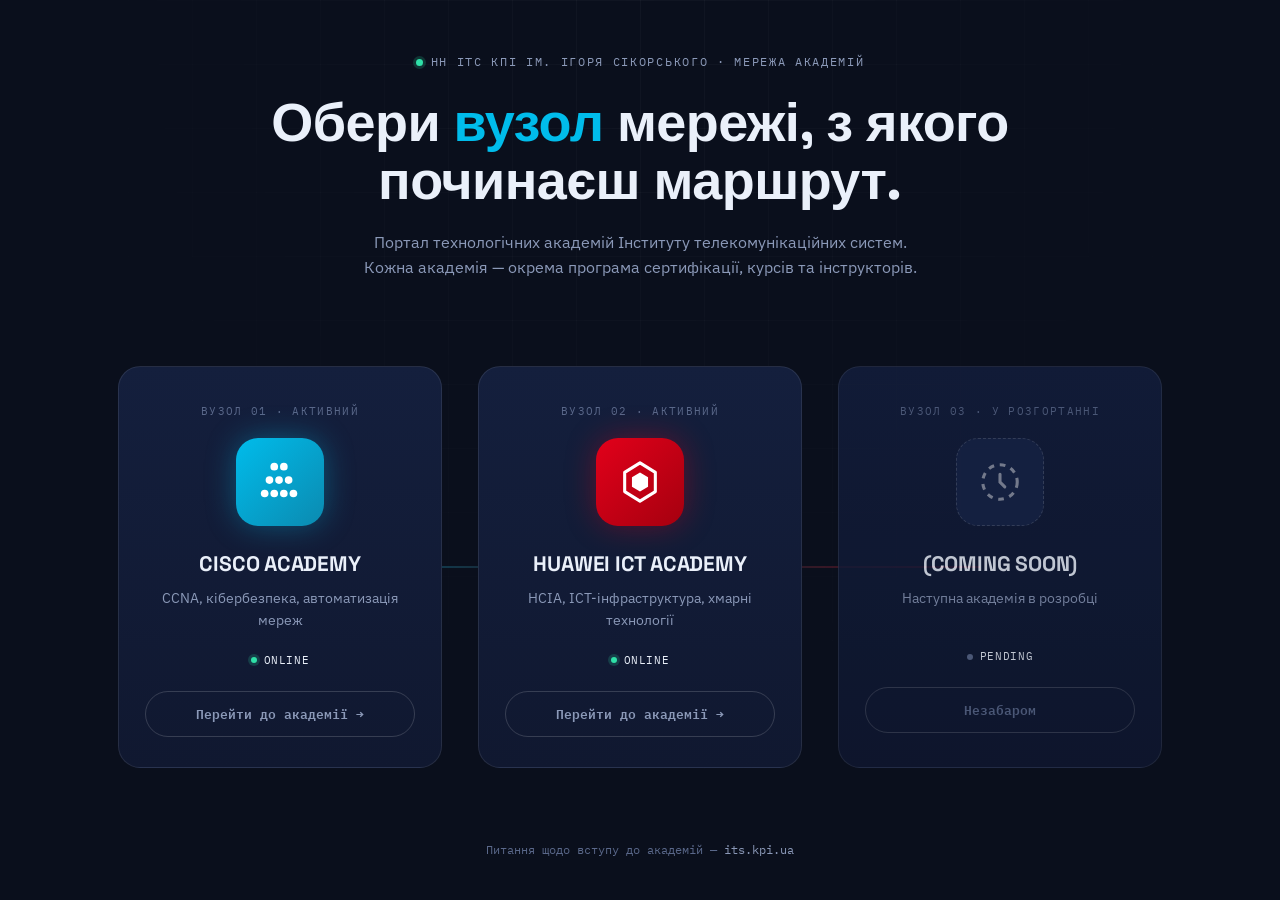
==== index.html @ df466945 "Add files via upload" ====
<!DOCTYPE html>
<html lang="uk">
<head>
<meta charset="UTF-8">
<meta name="viewport" content="width=device-width, initial-scale=1.0">
<title>ITS Network Academies — КПІ ім. Ігоря Сікорського</title>
<meta name="description" content="Портал мережевих академій Навчально-наукового інституту телекомунікаційних систем КПІ: Cisco Networking Academy, Huawei ICT Academy.">
<link rel="icon" href="data:image/svg+xml,%3Csvg xmlns=%27http://www.w3.org/2000/svg%27 viewBox=%270 0 24 24%27%3E%3Ccircle cx=%2712%27 cy=%2712%27 r=%2711%27 fill=%27%2300BCEB%27/%3E%3C/svg%3E">
<link rel="stylesheet" href="assets/style.css">
<style>
  body{ overflow-x:hidden; }

  .gate{
    min-height: 100svh;
    display:flex; flex-direction:column;
    padding: 48px 0 40px;
    position:relative;
  }

  .gate-top{ text-align:center; margin-bottom: 10px; }
  .gate-top .eyebrow{ justify-content:center; margin-bottom: 22px; }
  .gate-top h1{
    font-size: clamp(30px, 5vw, 54px);
    line-height: 1.08;
    max-width: 820px;
    margin: 0 auto;
  }
  .gate-top h1 span{ color: var(--cisco); }
  .gate-top p{
    max-width: 560px; margin: 20px auto 0;
    color: var(--text-dim); font-size: 16px;
  }

  /* --- topology map --- */
  .map{
    flex:1;
    display:flex; align-items:center; justify-content:center;
    margin-top: 56px; position:relative;
  }
  .map-inner{
    position: relative;
    display:grid;
    grid-template-columns: repeat(3, minmax(220px, 1fr));
    gap: 0;
    width: 100%;
    max-width: 1080px;
    align-items: stretch;
  }

  /* connecting cable between nodes (desktop) */
  .cable{
    position:absolute;
    top: 50%;
    height: 2px;
    left: calc(16.66% + 20px);
    right: calc(16.66% + 20px);
    z-index: 0;
    background: linear-gradient(90deg, var(--cisco) 0%, var(--line-strong) 35%, var(--line-strong) 65%, var(--huawei) 100%);
    opacity: .45;
    transform: translateY(-50%);
  }
  .cable::before{
    content:"";
    position:absolute; top:50%; left:0;
    width: 10px; height:10px; margin-top:-5px;
    border-radius:50%;
    background: #fff;
    box-shadow: 0 0 10px 2px rgba(255,255,255,.8);
    animation: travel 4.5s linear infinite;
  }
  @keyframes travel{
    0%{ left: 0%; opacity: 0; }
    8%{ opacity: 1; }
    92%{ opacity: 1; }
    100%{ left: 100%; opacity: 0; }
  }

  .node-card{
    position: relative; z-index:1;
    margin: 0 18px;
    background: linear-gradient(180deg, var(--bg-panel-2), var(--bg-panel));
    border: 1px solid var(--line);
    border-radius: var(--radius-lg);
    padding: 36px 26px 30px;
    text-align:center;
    display:flex; flex-direction:column; align-items:center;
    transition: transform .28s cubic-bezier(.2,.8,.2,1), border-color .28s ease, box-shadow .28s ease;
    cursor: pointer;
  }
  .node-card .tag{
    font-family: var(--font-mono); font-size:11px; letter-spacing:.12em;
    color: var(--text-faint); text-transform:uppercase; margin-bottom: 18px;
  }

  .node-logo{
    width: 88px; height:88px; border-radius: 22px;
    display:flex; align-items:center; justify-content:center;
    margin-bottom: 22px;
    position:relative;
  }
  .node-logo svg{ width:46px; height:46px; }

  .node-card h3{ font-size: 21px; margin-bottom: 8px; }
  .node-card .desc{ color: var(--text-dim); font-size: 14px; min-height: 40px; }

  .node-status{
    margin-top: 20px; display:flex; align-items:center; gap:7px;
    font-family: var(--font-mono); font-size:11px; letter-spacing:.06em;
  }
  .node-status .d{ width:6px; height:6px; border-radius:50%; }

  .node-card .enter{
    margin-top: 22px; width:100%;
    padding: 12px 0; border-radius: 999px;
    font-family: var(--font-mono); font-size: 13px; font-weight:600;
    border: 1px solid var(--line-strong);
    color: var(--text-dim);
    transition: all .25s ease;
  }

  /* CISCO node */
  .node-card.cisco:hover{
    transform: translateY(-8px);
    border-color: var(--cisco);
    box-shadow: 0 20px 50px -12px var(--cisco-glow);
  }
  .node-card.cisco .node-logo{ background: linear-gradient(135deg, var(--cisco), var(--cisco-dim)); box-shadow: 0 0 30px var(--cisco-glow); }
  .node-card.cisco .node-status .d{ background: var(--ok); box-shadow: 0 0 0 3px rgba(47,224,168,.18); }
  .node-card.cisco:hover .enter{ background: var(--cisco); color:#04121C; border-color: var(--cisco); }

  /* HUAWEI node */
  .node-card.huawei:hover{
    transform: translateY(-8px);
    border-color: var(--huawei);
    box-shadow: 0 20px 50px -12px var(--huawei-glow);
  }
  .node-card.huawei .node-logo{ background: linear-gradient(135deg, var(--huawei), var(--huawei-dim)); box-shadow: 0 0 30px var(--huawei-glow); }
  .node-card.huawei .node-status .d{ background: var(--ok); box-shadow: 0 0 0 3px rgba(47,224,168,.18); }
  .node-card.huawei:hover .enter{ background: var(--huawei); color:#fff; border-color: var(--huawei); }

  /* COMING SOON node */
  .node-card.soon{ cursor: default; opacity: .82; }
  .node-card.soon .node-logo{ background: var(--bg-raised); border: 1px dashed var(--line-strong); box-shadow:none; }
  .node-card.soon .node-logo svg{ opacity: .5; }
  .node-card.soon .node-status .d{ background: var(--text-faint); }
  .node-card.soon:hover{ transform: none; border-color: var(--line-strong); box-shadow:none; }
  .node-card.soon .enter{ color: var(--text-faint); }

  .gate-bottom{
    text-align:center; margin-top: 54px;
    color: var(--text-faint); font-family: var(--font-mono); font-size: 12px;
  }
  .gate-bottom a{ color: var(--text-dim); }
  .gate-bottom a:hover{ color: var(--cisco); }

  @media (max-width: 860px){
    .map-inner{ grid-template-columns: 1fr; gap: 18px; }
    .node-card{ margin: 0; }
    .cable{ display:none; }
  }
</style>
</head>
<body>

<div class="wrap gate">
  <div class="gate-top">
    <div class="eyebrow"><span class="dot"></span> НН ІТС КПІ ІМ. ІГОРЯ СІКОРСЬКОГО · МЕРЕЖА АКАДЕМІЙ</div>
    <h1>Обери <span>вузол</span> мережі, з якого починаєш маршрут.</h1>
    <p>Портал технологічних академій Інституту телекомунікаційних систем. Кожна академія — окрема програма сертифікації, курсів та інструкторів.</p>
  </div>

  <div class="map">
    <div class="map-inner">
      <div class="cable" aria-hidden="true"></div>

      <a class="node-card cisco" href="cisco.html" data-reveal>
        <span class="tag">Вузол 01 · Активний</span>
        <div class="node-logo">
          <svg viewBox="0 0 24 24" fill="none" xmlns="http://www.w3.org/2000/svg" aria-hidden="true">
            <circle cx="4" cy="18" r="2" fill="white"/><circle cx="9" cy="18" r="2" fill="white"/>
            <circle cx="14" cy="18" r="2" fill="white"/><circle cx="19" cy="18" r="2" fill="white"/>
            <circle cx="6.5" cy="11" r="2" fill="white"/><circle cx="11.5" cy="11" r="2" fill="white"/>
            <circle cx="16.5" cy="11" r="2" fill="white"/>
            <circle cx="9" cy="4" r="2" fill="white"/><circle cx="14" cy="4" r="2" fill="white"/>
          </svg>
        </div>
        <h3>CISCO ACADEMY</h3>
        <div class="desc">CCNA, кібербезпека, автоматизація мереж</div>
        <div class="node-status"><span class="d"></span> ONLINE</div>
        <div class="enter">Перейти до академії →</div>
      </a>

      <a class="node-card huawei" href="coming-soon.html?a=huawei" data-reveal>
        <span class="tag">Вузол 02 · Активний</span>
        <div class="node-logo">
          <svg viewBox="0 0 24 24" fill="none" xmlns="http://www.w3.org/2000/svg" aria-hidden="true">
            <path d="M12 2 L20 7 V17 L12 22 L4 17 V7 Z" stroke="white" stroke-width="1.6" stroke-linejoin="round"/>
            <path d="M12 7 L16.2 9.5 V14.5 L12 17 L7.8 14.5 V9.5 Z" fill="white"/>
          </svg>
        </div>
        <h3>HUAWEI ICT ACADEMY</h3>
        <div class="desc">HCIA, ICT-інфраструктура, хмарні технології</div>
        <div class="node-status"><span class="d"></span> ONLINE</div>
        <div class="enter">Перейти до академії →</div>
      </a>

      <div class="node-card soon" data-reveal aria-disabled="true">
        <span class="tag">Вузол 03 · У розгортанні</span>
        <div class="node-logo">
          <svg viewBox="0 0 24 24" fill="none" xmlns="http://www.w3.org/2000/svg" aria-hidden="true">
            <circle cx="12" cy="12" r="9" stroke="white" stroke-width="1.6" stroke-dasharray="3 3"/>
            <path d="M12 8v4l2.5 2.5" stroke="white" stroke-width="1.6" stroke-linecap="round"/>
          </svg>
        </div>
        <h3>(COMING SOON)</h3>
        <div class="desc">Наступна академія в розробці</div>
        <div class="node-status"><span class="d"></span> PENDING</div>
        <div class="enter">Незабаром</div>
      </div>
    </div>
  </div>

  <div class="gate-bottom">
    Питання щодо вступу до академій — <a href="https://its.kpi.ua" target="_blank" rel="noopener">its.kpi.ua</a>
  </div>
</div>

<script src="assets/script.js"></script>
</body>
</html>
---- assets/style.css ----
/* =========================================================
   ITS NETWORK ACADEMIES — shared design system
   Concept: "мережева карта" (network topology / NOC console)
   ========================================================= */

@import url('https://fonts.googleapis.com/css2?family=Space+Grotesk:wght@400;500;600;700&family=IBM+Plex+Sans:wght@400;500;600&family=IBM+Plex+Mono:wght@400;500;600&display=swap');

:root{
  --bg:            #0A0F1C;
  --bg-panel:      #101830;
  --bg-panel-2:    #141F3D;
  --bg-raised:     #182548;
  --line:          rgba(255,255,255,0.09);
  --line-strong:   rgba(255,255,255,0.16);
  --text:          #EAF0FA;
  --text-dim:      #8B99B8;
  --text-faint:    #5A688A;

  --cisco:         #00BCEB;
  --cisco-dim:     #0B8AB0;
  --cisco-glow:    rgba(0,188,235,0.35);

  --huawei:        #E2001A;
  --huawei-dim:    #A5000F;
  --huawei-glow:   rgba(226,0,26,0.35);

  --ok:            #2FE0A8;
  --warn:          #F2B705;
  --danger:        #FF5D6C;

  --radius-sm: 8px;
  --radius-md: 14px;
  --radius-lg: 22px;

  --font-display: 'Space Grotesk', sans-serif;
  --font-body: 'IBM Plex Sans', sans-serif;
  --font-mono: 'IBM Plex Mono', monospace;
}

*{ box-sizing: border-box; }
html{ scroll-behavior: smooth; }

body{
  margin:0;
  background: var(--bg);
  color: var(--text);
  font-family: var(--font-body);
  line-height: 1.55;
  -webkit-font-smoothing: antialiased;
}

/* ambient circuit-grid backdrop */
body::before{
  content:"";
  position: fixed;
  inset: 0;
  z-index: 0;
  pointer-events: none;
  background-image:
    linear-gradient(var(--line) 1px, transparent 1px),
    linear-gradient(90deg, var(--line) 1px, transparent 1px);
  background-size: 64px 64px;
  opacity: .35;
  mask-image: radial-gradient(ellipse at 50% 0%, black 0%, transparent 70%);
}

a{ color: inherit; text-decoration: none; }
img{ max-width:100%; display:block; }

h1,h2,h3,h4{ font-family: var(--font-display); margin: 0; letter-spacing: -0.01em; }

.mono{ font-family: var(--font-mono); }

.wrap{
  max-width: 1180px;
  margin: 0 auto;
  padding: 0 28px;
  position: relative;
  z-index: 1;
}

/* ---------- focus / accessibility ---------- */
a:focus-visible, button:focus-visible, input:focus-visible, select:focus-visible, textarea:focus-visible{
  outline: 2px solid var(--cisco);
  outline-offset: 3px;
  border-radius: 4px;
}

/* ---------- eyebrow / status pill ---------- */
.eyebrow{
  display:inline-flex;
  align-items:center;
  gap:8px;
  font-family: var(--font-mono);
  font-size: 12px;
  letter-spacing: .14em;
  text-transform: uppercase;
  color: var(--text-dim);
}
.eyebrow .dot{
  width:7px; height:7px; border-radius:50%;
  background: var(--ok);
  box-shadow: 0 0 0 3px rgba(47,224,168,.18);
  animation: pulse-dot 2.4s ease-in-out infinite;
}
@keyframes pulse-dot{
  0%,100%{ box-shadow: 0 0 0 3px rgba(47,224,168,.18); }
  50%{ box-shadow: 0 0 0 6px rgba(47,224,168,.06); }
}

/* ---------- top nav (used on cisco.html / catalog.html) ---------- */
.topnav{
  position: sticky; top:0; z-index: 50;
  background: rgba(10,15,28,0.86);
  backdrop-filter: blur(10px);
  border-bottom: 1px solid var(--line);
}
.topnav-inner{
  display:flex; align-items:center; justify-content:space-between;
  max-width: 1180px; margin: 0 auto; padding: 16px 28px;
}
.brand{
  display:flex; align-items:center; gap:10px;
  font-family: var(--font-display); font-weight:700; font-size: 17px;
}
.brand .node{
  width: 26px; height:26px; border-radius:7px;
  background: linear-gradient(135deg, var(--cisco), var(--cisco-dim));
  display:flex; align-items:center; justify-content:center;
  box-shadow: 0 0 16px var(--cisco-glow);
  flex: none;
}
.brand .node svg{ width:15px; height:15px; }
.brand small{ display:block; font-family: var(--font-mono); font-weight:400; font-size:11px; color:var(--text-dim); letter-spacing:.04em; }

.navlinks{ display:flex; align-items:center; gap: 28px; }
.navlinks a{
  font-size: 14px; color: var(--text-dim); font-weight:500;
  position:relative; padding: 4px 0;
  transition: color .2s ease;
}
.navlinks a:hover{ color: var(--text); }
.navlinks a::after{
  content:""; position:absolute; left:0; right:100%; bottom:-2px; height:2px;
  background: var(--cisco); transition: right .25s ease;
}
.navlinks a:hover::after{ right:0; }
.navlinks a.cta{
  color: var(--bg); background: var(--cisco); padding: 9px 16px; border-radius: 999px;
  font-family: var(--font-mono); font-size: 13px; font-weight:600;
}
.navlinks a.cta:hover{ background: #21cbfa; }
.navlinks a.cta::after{ display:none; }

.navtoggle{
  display:none; width:38px; height:38px; border-radius:8px;
  border:1px solid var(--line-strong); background: var(--bg-panel);
  align-items:center; justify-content:center; cursor:pointer;
}
.navtoggle span, .navtoggle span::before, .navtoggle span::after{
  content:""; display:block; width:16px; height:2px; background: var(--text);
  position:relative; transition: all .2s ease;
}
.navtoggle span::before{ position:absolute; top:-6px; }
.navtoggle span::after{ position:absolute; top:6px; }

/* ---------- buttons ---------- */
.btn{
  display:inline-flex; align-items:center; justify-content:center; gap:8px;
  font-family: var(--font-mono); font-size: 14px; font-weight:600;
  padding: 13px 24px; border-radius: 999px; cursor:pointer;
  border: 1px solid transparent; transition: transform .18s ease, box-shadow .18s ease, background .18s ease;
}
.btn:active{ transform: translateY(1px); }
.btn-cisco{ background: var(--cisco); color:#04121C; }
.btn-cisco:hover{ box-shadow: 0 8px 24px var(--cisco-glow); transform: translateY(-2px); }
.btn-ghost{ background: transparent; border-color: var(--line-strong); color: var(--text); }
.btn-ghost:hover{ border-color: var(--cisco); color: var(--cisco); }

/* ---------- footer ---------- */
.site-footer{
  border-top: 1px solid var(--line);
  padding: 40px 0 28px;
  margin-top: 90px;
}
.site-footer .wrap{
  display:flex; flex-wrap:wrap; gap: 18px;
  align-items:center; justify-content:space-between;
}
.site-footer .fmeta{ color: var(--text-faint); font-size: 13px; font-family: var(--font-mono); }
.site-footer .flinks{ display:flex; gap:22px; flex-wrap:wrap; }
.site-footer .flinks a{ font-size: 13px; color: var(--text-dim); }
.site-footer .flinks a:hover{ color: var(--cisco); }

/* ---------- section shells ---------- */
.section{ padding: 90px 0; position:relative; }
.section-head{ max-width: 640px; margin-bottom: 44px; }
.section-head h2{ font-size: clamp(28px,3.6vw,40px); margin-top:12px; }
.section-head p{ color: var(--text-dim); margin-top: 14px; font-size: 16px; }
.section-tight{ padding: 50px 0; }

.divider-trace{
  height: 1px; width:100%;
  background: repeating-linear-gradient(90deg, var(--line-strong) 0 6px, transparent 6px 14px);
}

/* ---------- reveal-on-scroll ---------- */
[data-reveal]{
  opacity: 0;
  transform: translateY(18px);
  transition: opacity .6s ease, transform .6s ease;
}
[data-reveal].is-visible{ opacity:1; transform: none; }

@media (prefers-reduced-motion: reduce){
  [data-reveal]{ opacity:1; transform:none; transition:none; }
  *{ animation-duration: .001ms !important; animation-iteration-count: 1 !important; transition-duration: .001ms !important; }
}

@media (max-width: 880px){
  .navlinks{
    position: fixed; inset: 66px 16px auto 16px;
    background: var(--bg-panel); border:1px solid var(--line-strong);
    border-radius: var(--radius-md);
    flex-direction:column; align-items: flex-start; gap: 4px;
    padding: 10px;
    box-shadow: 0 20px 50px rgba(0,0,0,.5);
    transform-origin: top right;
    transform: scale(.96); opacity:0; visibility:hidden;
    transition: all .18s ease;
  }
  .navlinks.open{ transform:scale(1); opacity:1; visibility:visible; }
  .navlinks a{ width:100%; padding: 12px 10px; border-radius: 8px; }
  .navlinks a:hover{ background: var(--bg-raised); }
  .navlinks a::after{ display:none; }
  .navlinks a.cta{ text-align:center; margin-top: 4px; }
  .navtoggle{ display:flex; }
}
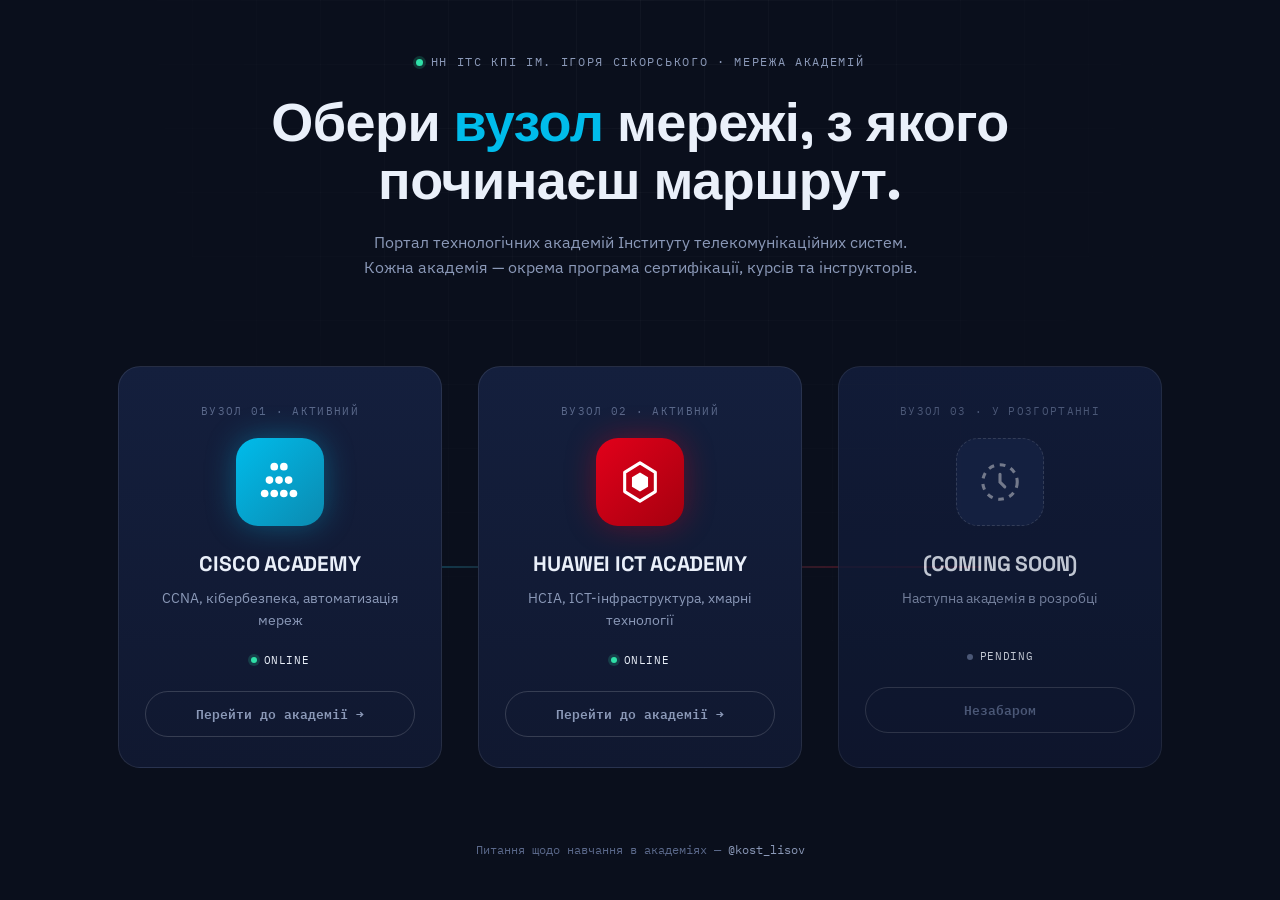
==== commit 631a1ea7: "Update index.html" ====
--- a/index.html
+++ b/index.html
@@ -221,7 +221,7 @@
   </div>
 
   <div class="gate-bottom">
-    Питання щодо вступу до академій — <a href="https://its.kpi.ua" target="_blank" rel="noopener">its.kpi.ua</a>
+    Питання щодо навчання в академіях — <a href="https://t.me/kost_lisov" target="_blank" rel="noopener">@kost_lisov</a>
   </div>
 </div>
 
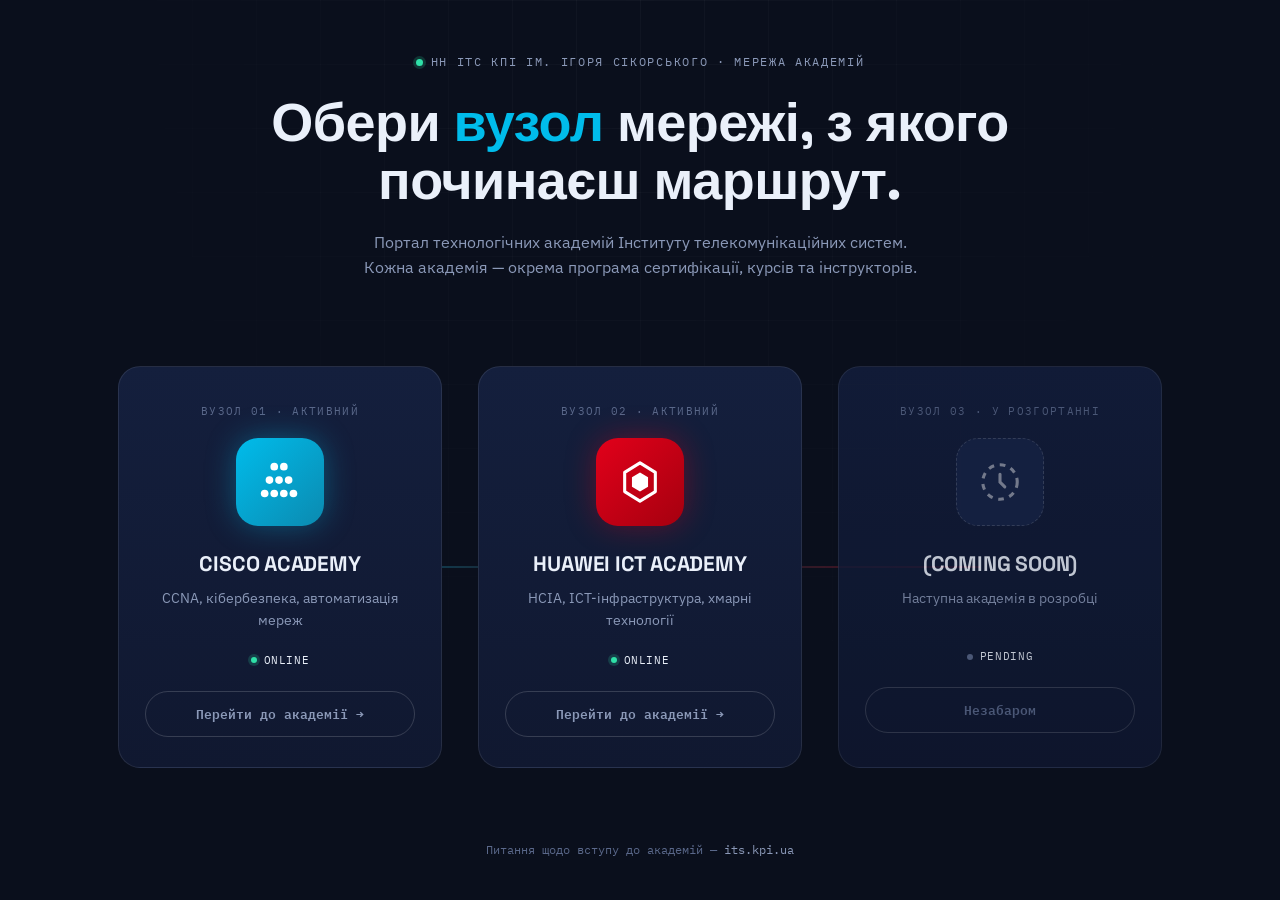
==== commit 1c2423fc: "Add files via upload" ====
--- a/index.html
+++ b/index.html
@@ -221,7 +221,7 @@
   </div>
 
   <div class="gate-bottom">
-    Питання щодо навчання в академіях — <a href="https://t.me/kost_lisov" target="_blank" rel="noopener">@kost_lisov</a>
+    Питання щодо вступу до академій — <a href="https://its.kpi.ua" target="_blank" rel="noopener">its.kpi.ua</a>
   </div>
 </div>
 
--- a/assets/style.css
+++ b/assets/style.css
@@ -40,6 +40,7 @@
 *{ box-sizing: border-box; }
 html{ scroll-behavior: smooth; }
 
+html, body{ max-width: 100%; overflow-x: hidden; }
 body{
   margin:0;
   background: var(--bg);
@@ -78,6 +79,9 @@
   position: relative;
   z-index: 1;
 }
+@media (max-width: 480px){
+  .wrap{ padding: 0 18px; }
+}
 
 /* ---------- focus / accessibility ---------- */
 a:focus-visible, button:focus-visible, input:focus-visible, select:focus-visible, textarea:focus-visible{
@@ -116,13 +120,32 @@
   border-bottom: 1px solid var(--line);
 }
 .topnav-inner{
-  display:flex; align-items:center; justify-content:space-between;
+  display:flex; align-items:center; gap: 14px;
   max-width: 1180px; margin: 0 auto; padding: 16px 28px;
 }
+.topnav-inner .navlinks{ margin-left: auto; }
+
+/* --- back-to-academies button --- */
+.back-btn{
+  display:flex; align-items:center; gap:7px; flex: none;
+  width: 38px; height:38px; border-radius: 10px;
+  border: 1px solid var(--line-strong); background: var(--bg-panel);
+  color: var(--text-dim); overflow:hidden;
+  transition: all .2s ease;
+}
+.back-btn svg{ width:16px; height:16px; flex:none; margin-left: 10px; }
+.back-btn span{
+  font-family: var(--font-mono); font-size: 12.5px; white-space:nowrap;
+  opacity:0; max-width:0; transition: all .2s ease;
+}
+.back-btn:hover{ width: auto; padding-right: 14px; border-color: var(--cisco); color: var(--text); }
+.back-btn:hover span{ opacity:1; max-width:160px; margin-left: 2px; }
+
 .brand{
-  display:flex; align-items:center; gap:10px;
+  display:flex; align-items:center; gap:10px; min-width:0;
   font-family: var(--font-display); font-weight:700; font-size: 17px;
 }
+.brand span{ min-width:0; overflow:hidden; text-overflow:ellipsis; }
 .brand .node{
   width: 26px; height:26px; border-radius:7px;
   background: linear-gradient(135deg, var(--cisco), var(--cisco-dim));
@@ -215,6 +238,14 @@
 @media (prefers-reduced-motion: reduce){
   [data-reveal]{ opacity:1; transform:none; transition:none; }
   *{ animation-duration: .001ms !important; animation-iteration-count: 1 !important; transition-duration: .001ms !important; }
+}
+
+/* ---------- registration form (shared: cisco preview blocks + register.html) ---------- */
+.field, .field *{ min-width: 0; }
+.field input, .field select, .field textarea{
+  width: 100%;
+  max-width: 100%;
+  box-sizing: border-box;
 }
 
 @media (max-width: 880px){
@@ -234,5 +265,6 @@
   .navlinks a:hover{ background: var(--bg-raised); }
   .navlinks a::after{ display:none; }
   .navlinks a.cta{ text-align:center; margin-top: 4px; }
-  .navtoggle{ display:flex; }
-}
+  .navtoggle{ display:flex; margin-left:auto; }
+  .topnav-inner .navlinks{ margin-left:0; }
+}
